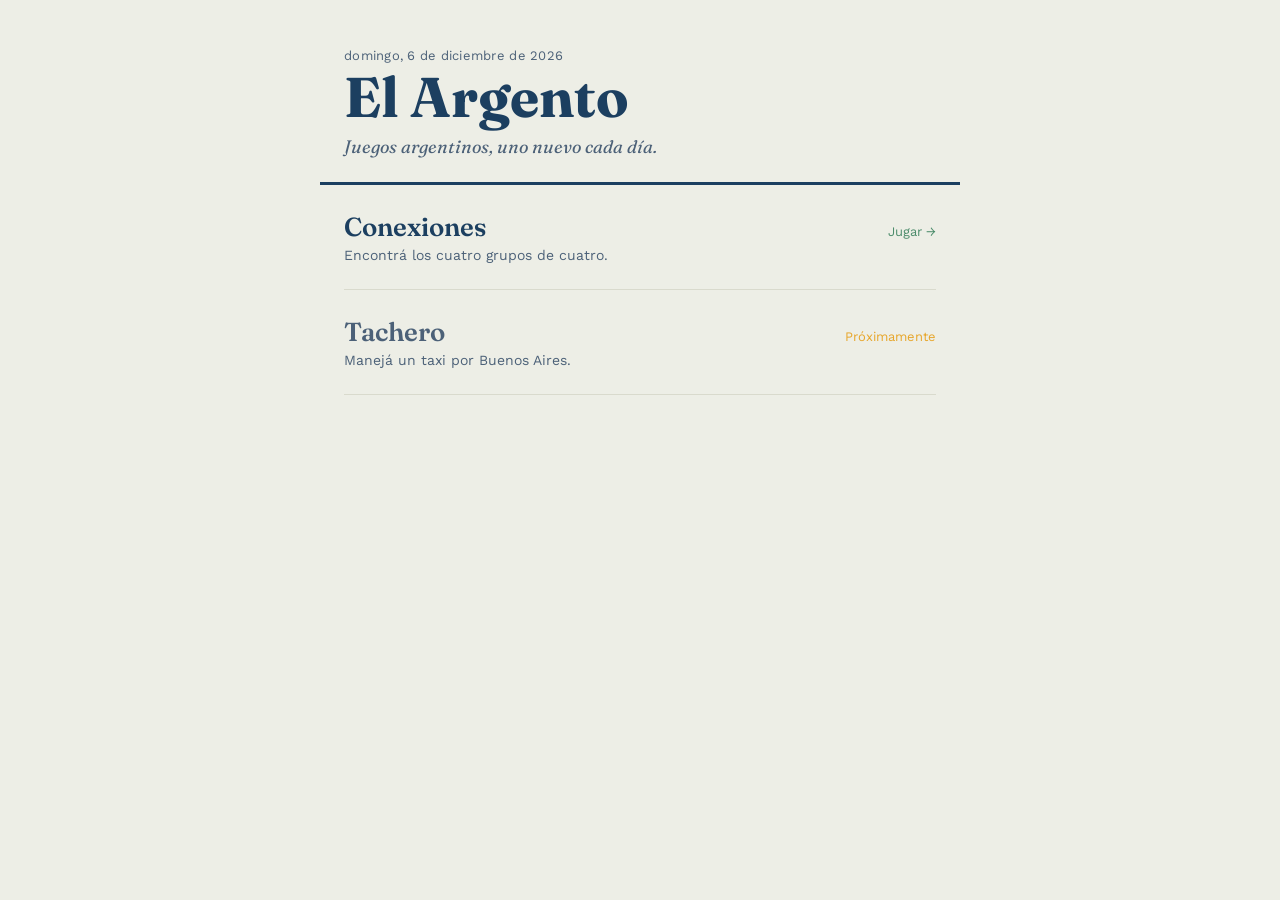
==== index.html @ 040456e7 "Primer commit: Conexiones jugable, Tachero como próximamente" ====
<!DOCTYPE html>
<html lang="es">
<head>
<meta charset="UTF-8">
<meta name="viewport" content="width=device-width, initial-scale=1.0">
<title>El Argento: Juegos</title>
<link rel="stylesheet" href="style.css">
</head>
<body>

<header class="masthead">
  <p class="dateline" id="dateline"></p>
  <h1>El Argento</h1>
  <p class="tagline">Juegos argentinos, uno nuevo cada día.</p>
</header>

<main>
  <ul class="game-list">
    <li>
      <a class="game-row active" href="conexiones.html">
        <div>
          <div class="game-name">Conexiones</div>
          <div class="game-desc">Encontrá los cuatro grupos de cuatro.</div>
        </div>
        <div class="game-status">Jugar →</div>
      </a>
    </li>
    <li>
      <div class="game-row disabled">
        <div>
          <div class="game-name">Tachero</div>
          <div class="game-desc">Manejá un taxi por Buenos Aires.</div>
        </div>
        <div class="game-status">Próximamente</div>
      </div>
    </li>
  </ul>
</main>

<script>
  const dateEl = document.getElementById('dateline');
  const today = new Date();
  dateEl.textContent = today.toLocaleDateString('es-AR', { weekday: 'long', day: 'numeric', month: 'long', year: 'numeric' });
</script>

</body>
</html>
---- style.css ----
@import url('https://fonts.googleapis.com/css2?family=Fraunces:opsz,wght@9..144,400;9..144,600;9..144,700&family=Work+Sans:wght@400;500;600&display=swap');

:root{
  --paper: #EDEEE6;
  --paper-line: #D9DACD;
  --ink: #1C3F60;
  --ink-soft: #4C6178;
  --gold: #E7A62B;
  --correct: #4C8C6B;
  --wrong: #C4453B;
  --serif: 'Fraunces', serif;
  --sans: 'Work Sans', sans-serif;
}

*{ box-sizing: border-box; }

body{
  margin: 0;
  background: var(--paper);
  color: var(--ink);
  font-family: var(--sans);
  min-height: 100vh;
}

.masthead{
  max-width: 640px;
  margin: 0 auto;
  padding: 48px 24px 24px;
  text-align: left;
  border-bottom: 3px solid var(--ink);
}

.masthead .dateline{
  font-family: var(--sans);
  font-size: 13px;
  letter-spacing: 0.02em;
  color: var(--ink-soft);
  margin: 0 0 6px;
}

.masthead h1{
  font-family: var(--serif);
  font-weight: 700;
  font-size: 56px;
  line-height: 1;
  margin: 0;
}

.masthead p.tagline{
  font-family: var(--serif);
  font-style: italic;
  font-size: 18px;
  color: var(--ink-soft);
  margin: 10px 0 0;
}

main{
  max-width: 640px;
  margin: 0 auto;
  padding: 0 24px 64px;
}

.game-list{
  list-style: none;
  margin: 0;
  padding: 0;
}

.game-row{
  display: flex;
  align-items: baseline;
  justify-content: space-between;
  gap: 16px;
  padding: 26px 0;
  border-bottom: 1px solid var(--paper-line);
  text-decoration: none;
  color: var(--ink);
}

.game-row .game-name{
  font-family: var(--serif);
  font-size: 26px;
  font-weight: 600;
}

.game-row .game-desc{
  font-family: var(--sans);
  font-size: 14px;
  color: var(--ink-soft);
  margin-top: 4px;
}

.game-row .game-status{
  font-family: var(--sans);
  font-size: 13px;
  white-space: nowrap;
}

.game-row.active .game-status{ color: var(--correct); }
.game-row.disabled{
  color: var(--ink-soft);
  cursor: default;
  pointer-events: none;
}
.game-row.disabled .game-status{ color: var(--gold); }

.back-link{
  display: inline-block;
  margin: 32px 0 0;
  font-family: var(--sans);
  font-size: 14px;
  color: var(--ink-soft);
  text-decoration: none;
  border-bottom: 1px solid var(--ink-soft);
}

/* Conexiones */
.grid{
  display: grid;
  grid-template-columns: repeat(4, 1fr);
  gap: 8px;
  margin-top: 32px;
}

.tile{
  aspect-ratio: 1.4;
  border: 2px solid var(--ink);
  background: var(--paper);
  color: var(--ink);
  font-family: var(--sans);
  font-weight: 600;
  font-size: 13px;
  text-align: center;
  display: flex;
  align-items: center;
  justify-content: center;
  padding: 6px;
  cursor: pointer;
  user-select: none;
  transition: background 0.15s, color 0.15s, transform 0.1s;
}

.tile.selected{
  background: var(--ink);
  color: var(--paper);
}

.tile.solved{
  cursor: default;
  border-color: transparent;
}

.tile.shake{
  animation: shake 0.4s;
}

@keyframes shake{
  0%,100%{ transform: translateX(0); }
  20%{ transform: translateX(-6px); }
  40%{ transform: translateX(6px); }
  60%{ transform: translateX(-4px); }
  80%{ transform: translateX(4px); }
}

.solved-row{
  display: flex;
  flex-direction: column;
  align-items: center;
  justify-content: center;
  padding: 10px;
  margin-bottom: 8px;
  font-family: var(--sans);
  animation: reveal 0.3s ease;
}

@keyframes reveal{
  from{ opacity: 0; transform: scale(0.96); }
  to{ opacity: 1; transform: scale(1); }
}

.solved-row .cat-name{
  font-weight: 600;
  font-size: 13px;
  text-transform: uppercase;
  letter-spacing: 0.03em;
}

.solved-row .cat-words{
  font-size: 13px;
  margin-top: 2px;
}

.controls{
  display: flex;
  align-items: center;
  justify-content: space-between;
  margin-top: 20px;
  font-family: var(--sans);
  font-size: 14px;
}

.tries{
  display: flex;
  gap: 6px;
}

.try-dot{
  width: 10px;
  height: 10px;
  border-radius: 50%;
  background: var(--ink);
}

.try-dot.used{ background: var(--paper-line); }

button.submit{
  font-family: var(--sans);
  font-weight: 600;
  font-size: 14px;
  background: var(--ink);
  color: var(--paper);
  border: none;
  padding: 10px 18px;
  cursor: pointer;
}

button.submit:disabled{
  background: var(--paper-line);
  color: var(--ink-soft);
  cursor: default;
}

.message{
  min-height: 20px;
  font-family: var(--sans);
  font-size: 13px;
  color: var(--ink-soft);
  margin-top: 12px;
}

.coming-soon{
  margin-top: 40px;
  padding: 40px 0;
  text-align: center;
  border-top: 1px solid var(--paper-line);
  border-bottom: 1px solid var(--paper-line);
}

.coming-soon .badge{
  font-family: var(--sans);
  font-size: 13px;
  color: var(--gold);
  letter-spacing: 0.02em;
}

.coming-soon h2{
  font-family: var(--serif);
  font-size: 32px;
  margin: 8px 0;
}

.coming-soon p{
  font-family: var(--sans);
  color: var(--ink-soft);
  max-width: 420px;
  margin: 0 auto;
}
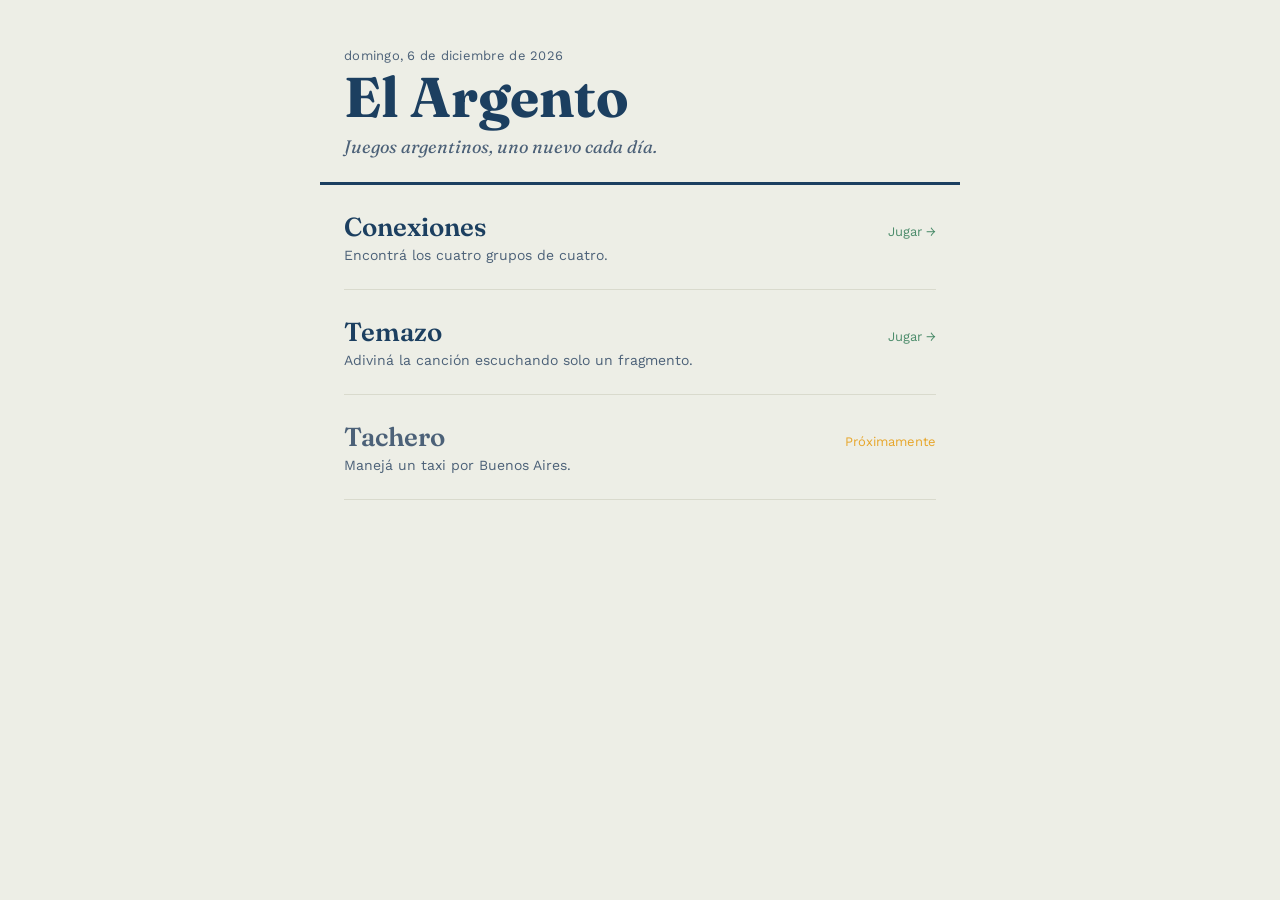
==== commit a03948a3: "Actualizaciones" ====
--- a/index.html
+++ b/index.html
@@ -25,6 +25,15 @@
         <div class="game-status">Jugar →</div>
       </a>
     </li>
+        <li>
+      <a class="game-row active" href="temazo.html">
+        <div>
+          <div class="game-name">Temazo</div>
+          <div class="game-desc">Adiviná la canción escuchando solo un fragmento.</div>
+        </div>
+        <div class="game-status">Jugar →</div>
+      </a>
+    </li>
     <li>
       <div class="game-row disabled">
         <div>
--- a/style.css
+++ b/style.css
@@ -20,8 +20,9 @@
   color: var(--ink);
   font-family: var(--sans);
   min-height: 100vh;
-}
-
+  -webkit-text-size-adjust: 100%;
+  text-size-adjust: 100%;
+}
 .masthead{
   max-width: 640px;
   margin: 0 auto;
@@ -114,6 +115,92 @@
   border-bottom: 1px solid var(--ink-soft);
 }
 
+
+.link-btn{
+  display: block;
+  background: none;
+  border: none;
+  font-family: var(--sans);
+  font-size: 13px;
+  color: var(--ink-soft);
+  text-decoration: underline;
+  cursor: pointer;
+  padding: 0;
+  margin-top: 10px;
+}
+
+.modal-overlay{
+  position: fixed;
+  inset: 0;
+  background: rgba(28,63,96,0.55);
+  display: flex;
+  align-items: center;
+  justify-content: center;
+  padding: 24px;
+  opacity: 0;
+  pointer-events: none;
+  transition: opacity 0.2s;
+  z-index: 20;
+}
+
+.modal-overlay.show{
+  opacity: 1;
+  pointer-events: auto;
+}
+
+
+.modal-panel{
+  position: relative;
+  background: var(--paper);
+  border: 2px solid var(--ink);
+  max-width: 420px;
+  padding: 28px;
+  font-family: var(--sans);
+}
+
+.modal-close{
+  position: absolute;
+  top: 10px;
+  right: 14px;
+  background: none;
+  border: none;
+  font-size: 22px;
+  line-height: 1;
+  color: var(--ink-soft);
+  cursor: pointer;
+}
+
+.modal-panel h2{
+  font-family: var(--serif);
+  margin: 0 0 12px;
+}
+
+.modal-panel p{
+  font-size: 14px;
+  color: var(--ink-soft);
+  line-height: 1.5;
+}
+
+.example-label{
+  font-weight: 600;
+  color: var(--ink) !important;
+  margin-top: 20px !important;
+}
+
+.example-row{
+  border: 1px solid var(--paper-line);
+  padding: 8px 10px;
+  margin-top: 8px;
+  font-size: 13px;
+}
+
+.example-row .example-cat{
+  font-weight: 600;
+  text-transform: uppercase;
+  font-size: 12px;
+  letter-spacing: 0.02em;
+}
+
 /* Conexiones */
 .grid{
   display: grid;
@@ -123,7 +210,7 @@
 }
 
 .tile{
-  aspect-ratio: 1.4;
+  height: 64px;
   border: 2px solid var(--ink);
   background: var(--paper);
   color: var(--ink);
@@ -152,6 +239,22 @@
 
 .tile.shake{
   animation: shake 0.4s;
+}
+
+.tile.wrong{
+  background: #B9BBB2;
+  border-color: #B9BBB2;
+  color: var(--paper);
+}
+
+.tile.correct-flash{
+  animation: correctPulse 0.5s;
+}
+
+@keyframes correctPulse{
+  0%{ transform: scale(1); }
+  35%{ transform: scale(1.06); }
+  100%{ transform: scale(1); opacity: 0.15; }
 }
 
 @keyframes shake{
@@ -199,9 +302,31 @@
   font-size: 14px;
 }
 
+.secondary-controls{
+  display: flex;
+  gap: 10px;
+  margin-top: 20px;
+}
+
+button.secondary{
+  font-family: var(--sans);
+  font-weight: 600;
+  font-size: 13px;
+  background: transparent;
+  color: var(--ink);
+  border: 1px solid var(--ink);
+  padding: 7px 15px;
+  cursor: pointer;
+}
+
+button.secondary:hover{
+  background: var(--ink);
+  color: var(--paper);
+}
+
 .tries{
   display: flex;
-  gap: 6px;
+  gap: 14px;
 }
 
 .try-dot{
@@ -230,14 +355,27 @@
   cursor: default;
 }
 
-.message{
-  min-height: 20px;
-  font-family: var(--sans);
-  font-size: 13px;
-  color: var(--ink-soft);
-  margin-top: 12px;
-}
-
+.toast{
+  position: fixed;
+  top: 320px;
+  left: 50%;
+  transform: translateX(-50%) translateY(-10px);
+  background: var(--ink);
+  color: var(--paper);
+  font-family: var(--sans);
+  font-weight: 600;
+  font-size: 14px;
+  padding: 10px 22px;
+  opacity: 0;
+  pointer-events: none;
+  transition: opacity 0.2s, transform 0.2s;
+  z-index: 10;
+}
+
+.toast.show{
+  opacity: 1;
+  transform: translateX(-50%) translateY(0);
+}
 .coming-soon{
   margin-top: 40px;
   padding: 40px 0;
@@ -265,3 +403,182 @@
   max-width: 420px;
   margin: 0 auto;
 }
+
+/* Temazo */
+.player{
+  display: flex;
+  align-items: center;
+  gap: 16px;
+  margin-top: 32px;
+}
+.play-btn{
+  width: 88px;
+  height: 88px;
+  border-radius: 50%;
+  border: none;
+  background: var(--ink);
+  color: var(--paper);
+  font-size: 30px;
+  cursor: pointer;
+  display: flex;
+  align-items: center;
+  justify-content: center;
+  transition: transform 0.15s ease, box-shadow 0.15s ease;
+}
+
+.play-btn:active{
+  transform: scale(0.94);
+}
+
+.play-btn.playing{
+  animation: pulse 1.4s infinite;
+}
+
+@keyframes pulse{
+  0%{ box-shadow: 0 0 0 0 rgba(28,63,96,0.35); }
+  70%{ box-shadow: 0 0 0 16px rgba(28,63,96,0); }
+  100%{ box-shadow: 0 0 0 0 rgba(28,63,96,0); }
+}
+
+.play-btn:disabled{
+  background: var(--paper-line);
+  color: var(--ink-soft);
+  cursor: default;
+}
+
+.duration-label{
+  font-family: var(--sans);
+  font-weight: 600;
+  font-size: 14px;
+  color: var(--ink-soft);
+}
+
+.player{
+  justify-content: center;
+  margin-top: 40px;
+}
+
+.player + .tries{
+  justify-content: center;
+  margin: 24px 0;
+}
+
+.song-history{
+  margin-top: 20px;
+  display: flex;
+  flex-direction: column;
+  gap: 6px;
+}
+
+.song-row{
+  font-family: var(--sans);
+  font-size: 14px;
+  color: var(--ink-soft);
+  text-decoration: line-through;
+  padding: 6px 0;
+  border-bottom: 1px solid var(--paper-line);
+}
+
+.song-row.correct{
+  color: var(--correct);
+  text-decoration: none;
+  font-weight: 600;
+}
+
+.reveal{
+  margin-top: 24px;
+  padding: 20px;
+  border: 2px solid var(--ink);
+}
+
+.reveal-title{
+  font-family: var(--serif);
+  font-size: 22px;
+  margin: 0;
+}
+
+.reveal-artist{
+  font-family: var(--sans);
+  color: var(--ink-soft);
+  margin: 4px 0 12px;
+}
+
+.play-btn{
+  width: 88px;
+  height: 88px;
+  font-size: 32px;
+}
+
+.duration-label{
+  font-size: 16px;
+}
+
+.autocomplete-wrap{
+  position: relative;
+  flex: 1;
+}
+
+#guessInput{
+  width: 100%;
+  font-family: var(--sans);
+  font-size: 16px;
+  padding: 12px 14px;
+  border: 2px solid var(--ink);
+  background: var(--paper);
+  color: var(--ink);
+}
+
+.autocomplete-list{
+  position: absolute;
+  top: 100%;
+  left: 0;
+  right: 0;
+  background: var(--paper);
+  border: 2px solid var(--ink);
+  border-top: none;
+  max-height: 220px;
+  overflow-y: auto;
+  z-index: 15;
+  display: none;
+}
+
+.autocomplete-list.show{
+  display: block;
+}
+
+.autocomplete-item{
+  padding: 10px 12px;
+  font-family: var(--sans);
+  font-size: 14px;
+  cursor: pointer;
+}
+
+.autocomplete-item:hover{
+  background: var(--ink);
+  color: var(--paper);
+}
+
+.guess-form{
+  gap: 20px;
+}
+
+.guess-form .submit{
+  padding: 8px 15px;
+  font-size: 13px;
+  margin-left: 2px;
+}
+
+.song-row.skipped{
+  text-decoration: none;
+  font-style: italic;
+}
+
+.guess-form button{
+  position: relative;
+  top: 2px;
+  right: 2px;
+}
+
+#skipBtn{
+  padding-bottom: 7px;
+}
